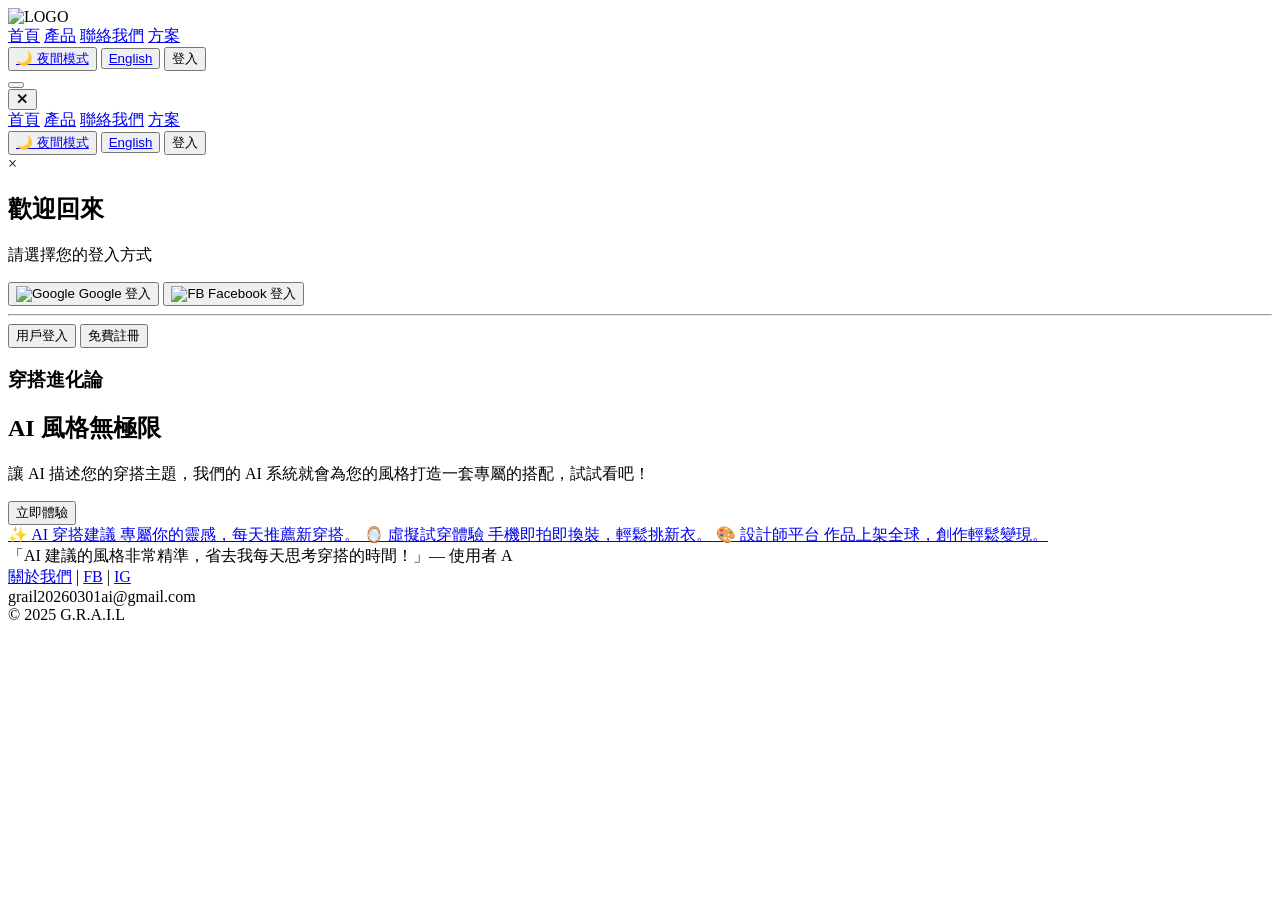
==== index.html @ d316d583 "Add files via upload" ====
<!DOCTYPE html>
<html lang="zh-TW">
<head>
    <meta charset="UTF-8">
    <meta name="viewport" content="width=device-width, initial-scale=1.0">
    <title>react app</title>
    <link rel="shortcut icon" href="images/銝餉矽.png">
    <link rel="stylesheet" href="css/index.css">
</head>
<body>

    <header>
        <div class="logo-nav">
            <div class="logo"><img src="images/銝餉矽.png" alt="LOGO"></div>
            <!-- 桌機版 nav -->
            <nav class="nav-links">
                <a href="#">首頁</a>
                <a href="#">產品</a>
                <a href="#contact">聯絡我們</a>
                <a href="html/plan.html">方案</a>
            </nav>
        </div>
        <div class="header-btns">
            <button class="icon-btn"><a href="html/dark-home.html">🌙 夜間模式</a></button>
            <button class="icon-btn"><a href="html/english-home.html">English</a></button>
            <button class="icon-btn open-modal-btn">登入</button>
        </div>

        <!-- 手機版漢堡按鈕 -->
        <button class="hamburger" id="hamburgerBtn" aria-label="開啟選單">
            <span></span><span></span><span></span>
        </button>
    </header>

    <!-- 手機版全螢幕選單 -->
    <div class="mobile-menu" id="mobileMenu">
        <button class="mobile-close" id="mobileClose">✕</button>
        <nav class="mobile-nav">
            <a href="#">首頁</a>
            <a href="#">產品</a>
            <a href="#contact">聯絡我們</a>
            <a href="html/plan.html">方案</a>
        </nav>
        <div class="mobile-btns">
            <button class="icon-btn"><a href="html/dark-home.html">🌙 夜間模式</a></button>
            <button class="icon-btn"><a href="html/english-home.html">English</a></button>
            <button id="openModal" class="icon-btn mobile-login-btn open-modal-btn">登入</button>
        </div>
    </div>

    
<div id="loginModal" class="modal-overlay">
  <div class="modal-content">
    <span class="close-btn">&times;</span>

    <div id="loginStep1">
      <h2>歡迎回來</h2>
      <p>請選擇您的登入方式</p>
      <div class="auth-buttons">
        <button class="auth-btn google-btn">
          <img src="images/google-logo.png" alt="Google">
          Google 登入
        </button>
        <button class="auth-btn fb-btn">
          <img src="images/fb-logo.png" alt="FB">
          Facebook 登入
        </button>
        <hr class="divider" data-content="或">
        <button class="auth-btn user-btn" id="toStep2">用戶登入</button>
        <button class="auth-btn register-btn">免費註冊</button>
      </div>
    </div>

    <div id="loginStep2" style="display: none;">
      <button id="backToStep1" class="back-link">← 返回選項</button>
      <h2>帳號登入</h2>
      <form id="emailLoginForm" class="login-form">
        <div class="input-group">
          <label>Email</label>
          <input type="email" placeholder="請輸入您的電子信箱" required>
        </div>
        <div class="input-group">
          <label>密碼</label>
          <input type="password" placeholder="請輸入密碼" required>
        </div>
        <button type="submit" class="submit-btn">登入</button>
      </form>
    </div>

  </div>
</div>

    <section class="hero">
        <h3>穿搭進化論</h3>
        <h1>AI 風格<span>無極限</span></h1>
        <p>讓 AI 描述您的穿搭主題，我們的 AI 系統就會為您的風格打造一套專屬的搭配，試試看吧！</p>
        <button class="cta-btn" onclick="scrollToMain()">立即體驗</button>   
    </section>

    <main id="main-content">
        <div class="feature-links">
            <a href="#" class="big-btn">
                <span class="btn-icon">✨</span>
                <span class="btn-title">AI 穿搭建議</span>
                <span class="btn-desc">專屬你的靈感，每天推薦新穿搭。</span>
            </a>
            <a href="#" class="big-btn">
                <span class="btn-icon">🪞</span>
                <span class="btn-title">虛擬試穿體驗</span>
                <span class="btn-desc">手機即拍即換裝，輕鬆挑新衣。</span>
            </a>
            <a href="#" class="big-btn">
                <span class="btn-icon">🎨</span>
                <span class="btn-title">設計師平台</span>
                <span class="btn-desc">作品上架全球，創作輕鬆變現。</span>
            </a>
        </div>

        <div class="testimonial-container">
            <div class="testimonial fade">「AI 建議的風格非常精準，省去我每天思考穿搭的時間！」— 使用者 A</div>
            <div class="testimonial fade">「虛擬試穿的效果非常真實，讓我在線上買衣服更有信心。」— 使用者 B</div>
            <div class="testimonial fade">「設計師平台讓我找到很多獨特的穿搭靈感，大推！」— 使用者 C</div>
        </div>
    </main>

    <footer id="contact">
        <div class="footer-top">
            <a href="#">關於我們</a>
            <span class="footer-divider">|</span>
            <a href="https://www.facebook.com/profile.php?id=61578842372553&ref=NONE_xav_ig_profile_page_web#">FB</a>
            <span class="footer-divider">|</span>
            <a href="https://www.instagram.com/g.r.a.i.l07/">IG</a>
        </div>
        <div class="footer-email">grail20260301ai@gmail.com</div>
        <div class="footer-copy">© 2025 G.R.A.I.L</div>
    </footer>

    <script>
        function scrollToMain() {
            document.getElementById('main-content').scrollIntoView({ behavior: 'smooth' });
        }

        // 漢堡選單
        const hamburgerBtn = document.getElementById('hamburgerBtn');
        const mobileMenu = document.getElementById('mobileMenu');
        const mobileClose = document.getElementById('mobileClose');

        hamburgerBtn.addEventListener('click', () => {
            mobileMenu.classList.add('open');
        });
        mobileClose.addEventListener('click', () => {
            mobileMenu.classList.remove('open');
        });

        mobileMenu.querySelectorAll('a, button').forEach(el => {
            el.addEventListener('click', () => {
                mobileMenu.classList.remove('open');
            });
        });

        // 評價跑馬燈
        let currentSlide = 0;
        const slides = document.querySelectorAll('.testimonial');
        function showSlides() {
            slides.forEach(slide => slide.style.display = "none");
            currentSlide++;
            if (currentSlide > slides.length) { currentSlide = 1 }
            slides[currentSlide - 1].style.display = "block";
            setTimeout(showSlides, 3000);
        }
        showSlides();

        // Modal
        const modal = document.getElementById('loginModal');
        const closeBtn = document.querySelector('.close-btn');
        const step1 = document.getElementById('loginStep1');
        const step2 = document.getElementById('loginStep2');
        const toStep2Btn = document.getElementById('toStep2');
        const backBtn = document.getElementById('backToStep1');
        let isLoggedIn = false;

        function openModal() {
            modal.style.display = 'flex';
        }

        function closeModal() {
            modal.style.display = 'none';
            setTimeout(() => {
                step1.style.display = 'block';
                step2.style.display = 'none';
            }, 300);
        }

        // 所有登入按鈕開啟 modal
        document.querySelectorAll('.open-modal-btn').forEach(btn => {
            btn.addEventListener('click', openModal);
        });

        // big-btn：未登入時攔截
        document.querySelectorAll('.big-btn').forEach(btn => {
            btn.addEventListener('click', (e) => {
                if (!isLoggedIn) {
                    e.preventDefault();
                    openModal();
                }
            });
        });

        // 用戶登入 → step2
        toStep2Btn.addEventListener('click', () => {
            step1.style.display = 'none';
            step2.style.display = 'block';
        });

        // 返回 → step1
        backBtn.addEventListener('click', () => {
            step2.style.display = 'none';
            step1.style.display = 'block';
        });

        // 關閉
        closeBtn.addEventListener('click', closeModal);

        window.addEventListener('click', (e) => {
            if (e.target === modal) closeModal();
        });
    </script>
</body>
</html>
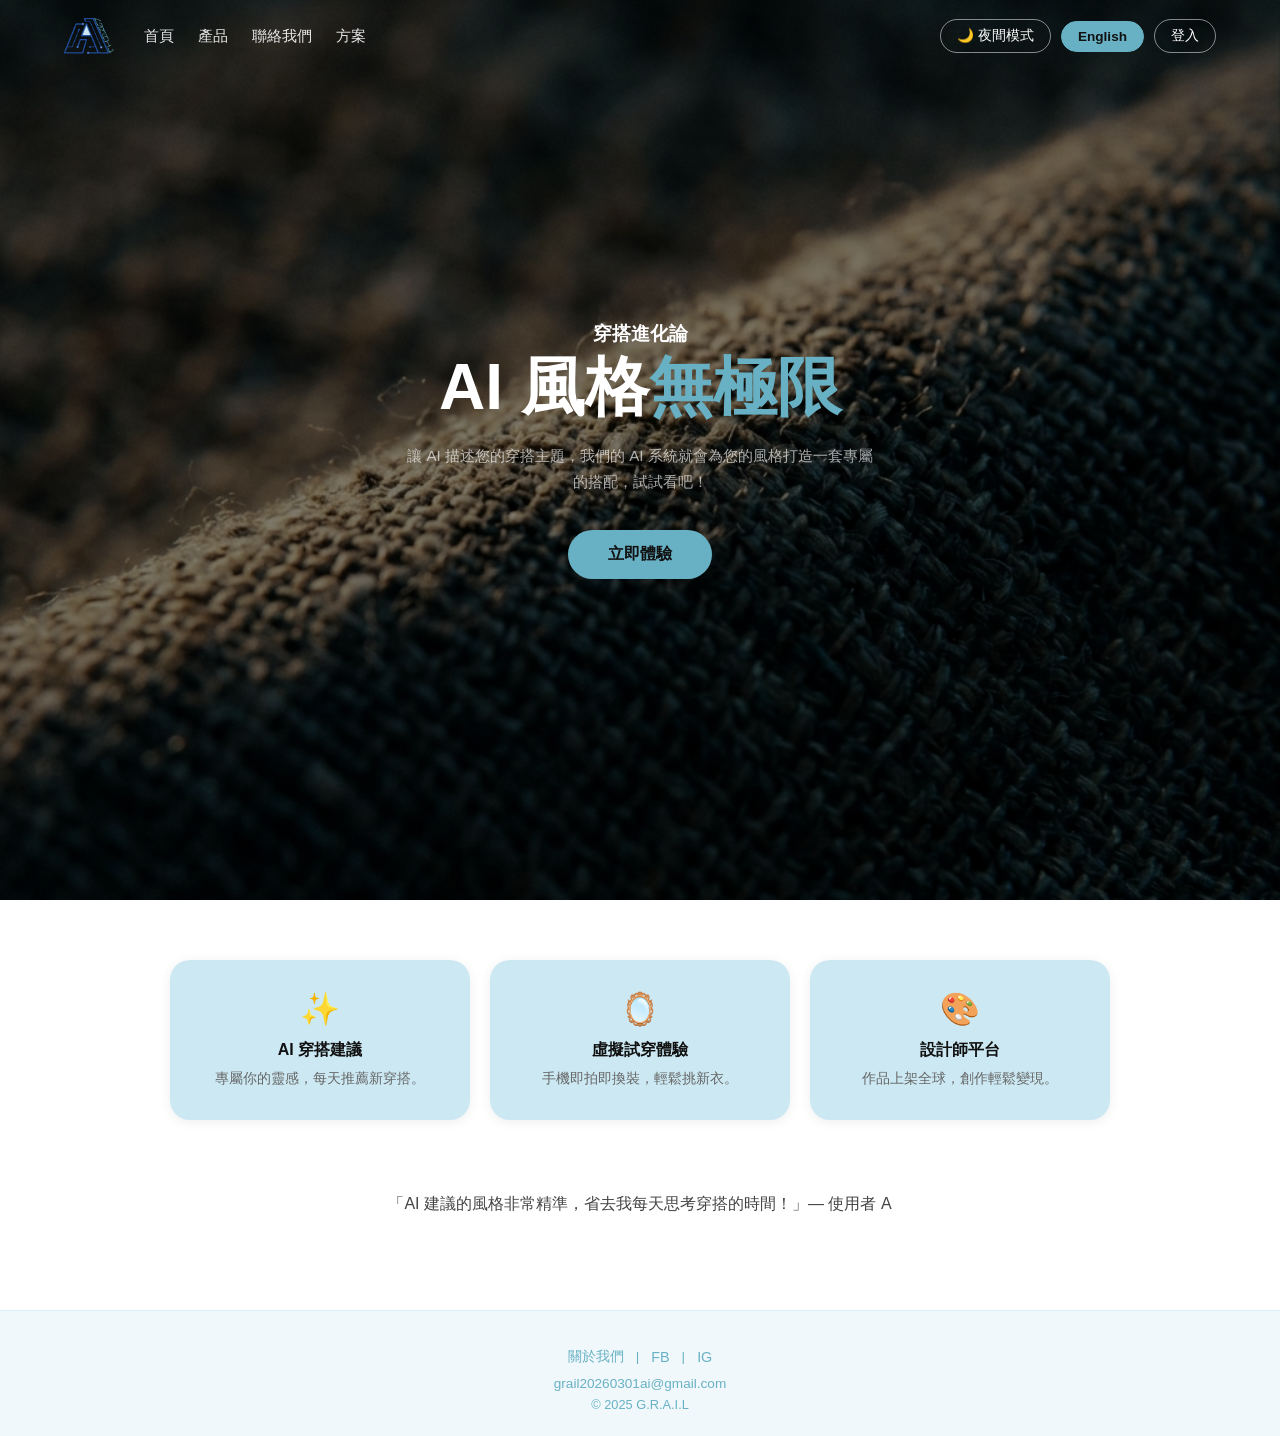
==== commit 9d2f8ac5: "Add files via upload" ====
--- a/index.html
+++ b/index.html
@@ -3,7 +3,18 @@
 <head>
     <meta charset="UTF-8">
     <meta name="viewport" content="width=device-width, initial-scale=1.0">
-    <title>react app</title>
+    <title>Grail Fit | AI 穿搭進化論 - 您的虛擬試穿與風格專屬管家</title>
+    <meta name="description" content="Grail Fit 穿搭進化論：讓 AI 為您打造專屬風格！輸入您的穿搭主題，體驗 AI 虛擬試穿，連結頂尖設計師平台，開啟您的時尚進化旅程。">
+    
+    <meta name="keywords" content="AI穿搭建議, 虛擬試穿體驗, 穿搭進化論, 設計師平台, 時尚AI, 專屬風格設計">
+
+    <meta property="og:title" content="Grail Fit | 開啟您的 AI 穿搭進化論">
+    <meta property="og:description" content="讓 AI 描述您的穿搭主題，為您打造一套專屬的搭配。立即體驗虛擬試穿與設計師平台！">
+    <meta property="og:type" content="website">
+    <meta property="og:url" content="https://grail.fit">
+    <meta property="og:image" content="https://grail.fit/assets/og-preview.jpg"> 
+
+    <meta name="theme-color" content="#000000">
     <link rel="shortcut icon" href="images/銝餉矽.png">
     <link rel="stylesheet" href="css/index.css">
 </head>
@@ -11,7 +22,7 @@
 
     <header>
         <div class="logo-nav">
-            <div class="logo"><img src="images/銝餉矽.png" alt="LOGO"></div>
+            <div class="logo"><img src="images/銝餉矽.png" alt="Grail Fit LOGO"></div>
             <!-- 桌機版 nav -->
             <nav class="nav-links">
                 <a href="#">首頁</a>
--- a/css/index.css
+++ b/css/index.css
@@ -0,0 +1,595 @@
+/* --- 基礎設定 --- */
+* {
+    margin: 0;
+    padding: 0;
+    box-sizing: border-box;
+    font-family: "Microsoft JhengHei", Arial, sans-serif;
+}
+
+body {
+    background-color: #111;
+    color: #fff;
+    overflow-x: hidden;
+}
+
+/* --- 導航欄：透明浮層，固定在頂部 --- */
+header {
+    display: flex;
+    justify-content: space-between;
+    align-items: center;
+    padding: 18px 5%;
+    background: transparent;
+    position: absolute;
+    top: 0;
+    left: 0;
+    width: 100%;
+    z-index: 1000;
+}
+
+/* logo + nav 靠左群組 */
+.logo-nav {
+    display: flex;
+    align-items: center;
+    gap: 28px;
+}
+
+.logo img {
+    height: 36px;
+    width: auto;
+    display: block;
+}
+
+.nav-links {
+    display: flex;
+    gap: 24px;
+    align-items: center;
+}
+
+.nav-links a {
+    color: #fff;
+    text-decoration: none;
+    font-size: 0.95rem;
+    opacity: 0.9;
+    transition: opacity 0.2s;
+}
+
+.nav-links a:hover {
+    opacity: 1;
+}
+
+.header-btns {
+    display: flex;
+    gap: 10px;
+    align-items: center;
+}
+
+.icon-btn {
+    background: transparent;
+    border: 1.5px solid rgba(255,255,255,0.5);
+    color: #fff;
+    padding: 7px 16px;
+    border-radius: 20px;
+    cursor: pointer;
+    font-size: 0.85rem;
+    transition: background 0.2s, border-color 0.2s;
+}
+
+.icon-btn:hover {
+    background: rgba(255,255,255,0.15);
+    border-color: #fff;
+}
+
+.icon-btn a {
+    color: inherit;
+    text-decoration: none;
+}
+
+.icon-btn a:active {
+    color: #888;
+}
+
+/* 第一個按鈕（夜間模式） */
+.icon-btn:nth-child(2) {
+    background: #68b1c4;
+    border-color: #68b1c4;
+    color: #111;
+    font-weight: bold;
+}
+
+.icon-btn:nth-child(2):hover {
+    background: #68b1c4;
+}
+
+/* 登入按鈕 */
+.login-btn {
+    background: transparent !important;
+    border-color: rgba(255,255,255,0.5) !important;
+    color: #fff !important;
+    font-weight: normal !important;
+}
+
+/* 登入視窗 */
+/* 彈窗背景遮罩 */
+.modal-overlay {
+  display: none; /* 預設隱藏 */
+  position: fixed;
+  top: 0;
+  left: 0;
+  width: 100%;
+  height: 100%;
+  background: rgba(0, 0, 0, 0.6);
+  backdrop-filter: blur(5px); /* 毛玻璃效果 */
+  z-index: 1000;
+  justify-content: center;
+  align-items: center;
+}
+
+/* 彈窗內容盒 */
+.modal-content {
+  background: white;
+  padding: 30px;
+  border-radius: 16px;
+  width: 90%;
+  max-width: 380px;
+  position: relative;
+  text-align: center;
+  box-shadow: 0 10px 25px rgba(0,0,0,0.2);
+  animation: fadeIn 0.3s ease-out;
+}
+
+/* 關閉按鈕 */
+.close-btn {
+  position: absolute;
+  top: 15px;
+  right: 20px;
+  font-size: 24px;
+  cursor: pointer;
+  color: #888;
+}
+
+/* 按鈕清單容器 */
+.auth-buttons {
+  display: flex;
+  flex-direction: column;
+  gap: 12px;
+  margin-top: 20px;
+}
+
+/* 通用按鈕樣式 */
+.auth-btn {
+  display: flex;
+  align-items: center;
+  justify-content: center;
+  padding: 12px;
+  border: 1px solid #ddd;
+  border-radius: 8px;
+  background: white;
+  font-size: 16px;
+  font-weight: 500;
+  cursor: pointer;
+  transition: 0.2s;
+}
+
+.auth-btn img {
+  width: 20px;
+  margin-right: 10px;
+}
+
+.auth-btn:hover {
+  background: #f8f8f8;
+}
+
+/* 特定按鈕顏色 */
+.user-btn { background: #333; color: white; border: none; }
+.user-btn:hover { background: #000; }
+
+.register-btn { color: #007bff; border-color: #007bff; }
+.register-btn:hover { background: #f0f7ff; }
+
+/* 分隔線 */
+.divider {
+  margin: 20px 0;
+  border: 0;
+  border-top: 1px solid #eee;
+  overflow: visible;
+  text-align: center;
+}
+.divider::after {
+  content: "或";
+  background: white;
+  padding: 0 10px;
+  position: relative;
+  top: -12px;
+  color: #999;
+  font-size: 14px;
+}
+
+/* 出現動畫 */
+@keyframes fadeIn {
+  from { opacity: 0; transform: translateY(-20px); }
+  to { opacity: 1; transform: translateY(0); }
+}
+
+/* 第二階段登入樣式 */
+.back-link {
+  background: none;
+  border: none;
+  color: #666;
+  font-size: 14px;
+  cursor: pointer;
+  position: absolute;
+  top: 30px;
+  left: 20px;
+}
+
+.login-form {
+  margin-top: 20px;
+  text-align: left;
+}
+
+.input-group {
+  margin-bottom: 15px;
+}
+
+.input-group label {
+  display: block;
+  font-size: 14px;
+  margin-bottom: 5px;
+  color: #333;
+}
+
+.input-group input {
+  width: 100%;
+  padding: 12px;
+  border: 1px solid #ddd;
+  border-radius: 8px;
+  box-sizing: border-box; /* 確保寬度包含 padding */
+}
+
+/* 發送按鈕 */
+.submit-btn {
+  width: 100%;
+  padding: 12px;
+  background-color: #007bff;
+  color: white;
+  border: none;
+  border-radius: 8px;
+  font-size: 16px;
+  font-weight: bold;
+  cursor: pointer;
+  transition: 0.3s;
+  margin-top: 10px;
+}
+
+.submit-btn:hover {
+  background-color: #0056b3;
+}
+
+/* --- Hero Section：全螢幕暗色背景 --- */
+.hero {
+    position: relative;
+    width: 100%;
+    height: 100vh;
+    min-height: 500px;
+    display: flex;
+    flex-direction: column;
+    justify-content: center;
+    align-items: center;
+    text-align: center;
+    padding: 0 20px;
+
+    /* 模擬圖一的暗色人物背景 */
+    background: linear-gradient(
+        to bottom right,
+        rgba(20, 20, 20, 0.85),
+        rgba(50, 50, 60, 0.7)
+    ), linear-gradient(135deg, #2c2c3e 0%, #1a1a2e 50%, #16213e 100%);
+    background-size: cover;
+    background-position: center;
+}
+
+
+.hero {
+    background-image: linear-gradient(rgba(0,0,0,0.5), rgba(0,0,0,0.5)),
+                      url('../images/background.png');
+    background-size: cover;
+    background-position: center;
+}
+*/
+
+.hero h3 {
+    font-size: 1rem;
+    font-weight: 400;
+    color: rgba(255,255,255,0.75);
+    margin-bottom: 16px;
+    letter-spacing: 2px;
+}
+
+.hero h1 {
+    font-size: clamp(2.2rem, 7vw, 4rem);
+    font-weight: 700;
+    color: #fff;
+    line-height: 1.25;
+    margin-bottom: 16px;
+}
+
+/* 圖一標題中的強調色文字 */
+.hero h1 span {
+    color: #68b1c4;
+}
+
+.hero p {
+    font-size: 0.95rem;
+    color: rgba(255,255,255,0.65);
+    max-width: 480px;
+    line-height: 1.7;
+    margin-bottom: 36px;
+}
+
+/* CTA 按鈕：「立即使用」 */
+.cta-btn {
+    background: #68b1c4;
+    color: #111;
+    border: none;
+    padding: 14px 40px;
+    border-radius: 30px;
+    font-size: 1rem;
+    font-weight: bold;
+    cursor: pointer;
+    transition: background 0.2s, transform 0.2s;
+}
+
+.cta-btn:hover {
+    background: #68b1c4;
+    transform: translateY(-2px);
+}
+
+
+/* --- Main 內容區 --- */
+main {
+    background: #ffffff;
+    color: #111;
+    padding: 60px 5%;
+}
+
+/* --- 大型連結按鈕區域 --- */
+.feature-links {
+    display: flex;
+    justify-content: center;
+    gap: 20px;
+    margin-bottom: 50px;
+    flex-wrap: wrap;
+}
+
+.big-btn {
+    flex: 1;
+    min-width: 200px;
+    max-width: 300px;
+    min-height: 160px;
+    background: #CCE9F3;
+    border: none;
+    border-radius: 20px;
+    display: flex;
+    flex-direction: column;
+    align-items: center;
+    justify-content: center;
+    text-decoration: none;
+    color: #333;
+    padding: 28px 20px;
+    text-align: center;
+    box-shadow: 0 2px 12px rgba(0,0,0,0.07);
+    transition: transform 0.25s, box-shadow 0.25s;
+}
+
+.big-btn:hover {
+    transform: translateY(-6px);
+    box-shadow: 0 12px 32px rgba(0,0,0,0.15);
+}
+
+.btn-icon {
+    font-size: 2rem;
+    margin-bottom: 12px;
+    display: block;
+}
+
+.btn-title {
+    font-size: 1rem;
+    font-weight: 700;
+    color: #111;
+    margin-bottom: 8px;
+    display: block;
+}
+
+.btn-desc {
+    font-size: 0.85rem;
+    color: #666;
+    line-height: 1.5;
+    display: block;
+}
+
+/* --- 評價區 --- */
+.testimonial-container {
+    text-align: center;
+    min-height: 80px;
+    padding: 20px 0;
+    color: #444;
+    font-size: 1rem;
+    line-height: 1.7;
+}
+
+/* --- Footer --- */
+footer {
+    background: #f0f8fb;
+    padding: 36px 5% 24px;
+    text-align: center;
+    border-top: 1px solid #d6eef5;
+}
+
+.footer-top {
+    display: flex;
+    justify-content: center;
+    align-items: center;
+    gap: 12px;
+    margin-bottom: 10px;
+}
+
+.footer-top a {
+    color: #68b1c4;
+    text-decoration: none;
+    font-size: 0.9rem;
+    transition: color 0.2s;
+}
+
+.footer-top a:hover {
+    color: #2350A2;
+}
+
+.footer-divider {
+    color: #68b1c4;
+    font-size: 0.85rem;
+}
+
+.footer-email {
+    font-size: 0.85rem;
+    color: #68b1c4;
+    margin-bottom: 6px;
+}
+
+.footer-copy {
+    font-size: 0.8rem;
+    color: #68b1c4;
+}
+
+/* --- 漢堡按鈕（手機版才顯示） --- */
+.hamburger {
+    display: none;
+    flex-direction: column;
+    justify-content: center;
+    gap: 5px;
+    background: transparent;
+    border: none;
+    cursor: pointer;
+    padding: 4px;
+    margin-left: auto;
+    z-index: 1001;
+}
+
+.hamburger span {
+    display: block;
+    width: 26px;
+    height: 2.5px;
+    background: #fff;
+    border-radius: 2px;
+}
+
+/* --- 手機版全螢幕選單 --- */
+.mobile-menu {
+    display: none;
+    position: fixed;
+    inset: 0;
+    background: rgba(255,255,255,0.97);
+    z-index: 2000;
+    flex-direction: column;
+    align-items: center;
+    justify-content: center;
+    gap: 0;
+}
+
+.mobile-menu.open {
+    display: flex;
+}
+
+.mobile-close {
+    position: absolute;
+    top: 20px;
+    right: 24px;
+    background: transparent;
+    border: none;
+    font-size: 1rem;
+    color: #111;
+    cursor: pointer;
+    font-weight: 500;
+}
+
+.mobile-nav {
+    display: flex;
+    flex-direction: column;
+    align-items: center;
+    width: 100%;
+}
+
+.mobile-nav a {
+    display: block;
+    width: 100%;
+    text-align: center;
+    padding: 22px 0;
+    font-size: 1.4rem;
+    font-weight: 600;
+    color: #111;
+    text-decoration: none;
+    border-bottom: 1px solid #e0e0e0;
+}
+
+.mobile-nav a:first-child {
+    border-top: 1px solid #e0e0e0;
+}
+
+.mobile-btns {
+    display: flex;
+    flex-direction: column;
+    align-items: center;
+    gap: 14px;
+    margin-top: 30px;
+    width: 70%;
+}
+
+.mobile-btns .icon-btn {
+    width: 100%;
+    padding: 12px 0;
+    border-radius: 30px;
+    font-size: 1rem;
+    border: 1.5px solid #111;
+    color: #111;
+    background: transparent;
+}
+
+.mobile-login-btn {
+    background: #111 !important;
+    color: #fff !important;
+}
+
+/* --- 響應式 --- */
+@media (max-width: 768px) {
+    .nav-links,
+    .header-btns {
+        display: none;
+    }
+
+    .hamburger {
+        display: flex;
+    }
+
+    header {
+        background: rgba(0,0,0,0.3);
+        padding: 16px 5%;
+    }
+
+    .feature-links {
+        flex-direction: column;
+        align-items: center;
+    }
+
+    .big-btn {
+        width: 100%;
+        max-width: 100%;
+    }
+}
+
+@media (max-width: 480px) {
+    .hero h1 {
+        font-size: 2rem;
+    }
+    .hero h3 {
+        font-size: 0.9rem;
+    }
+}
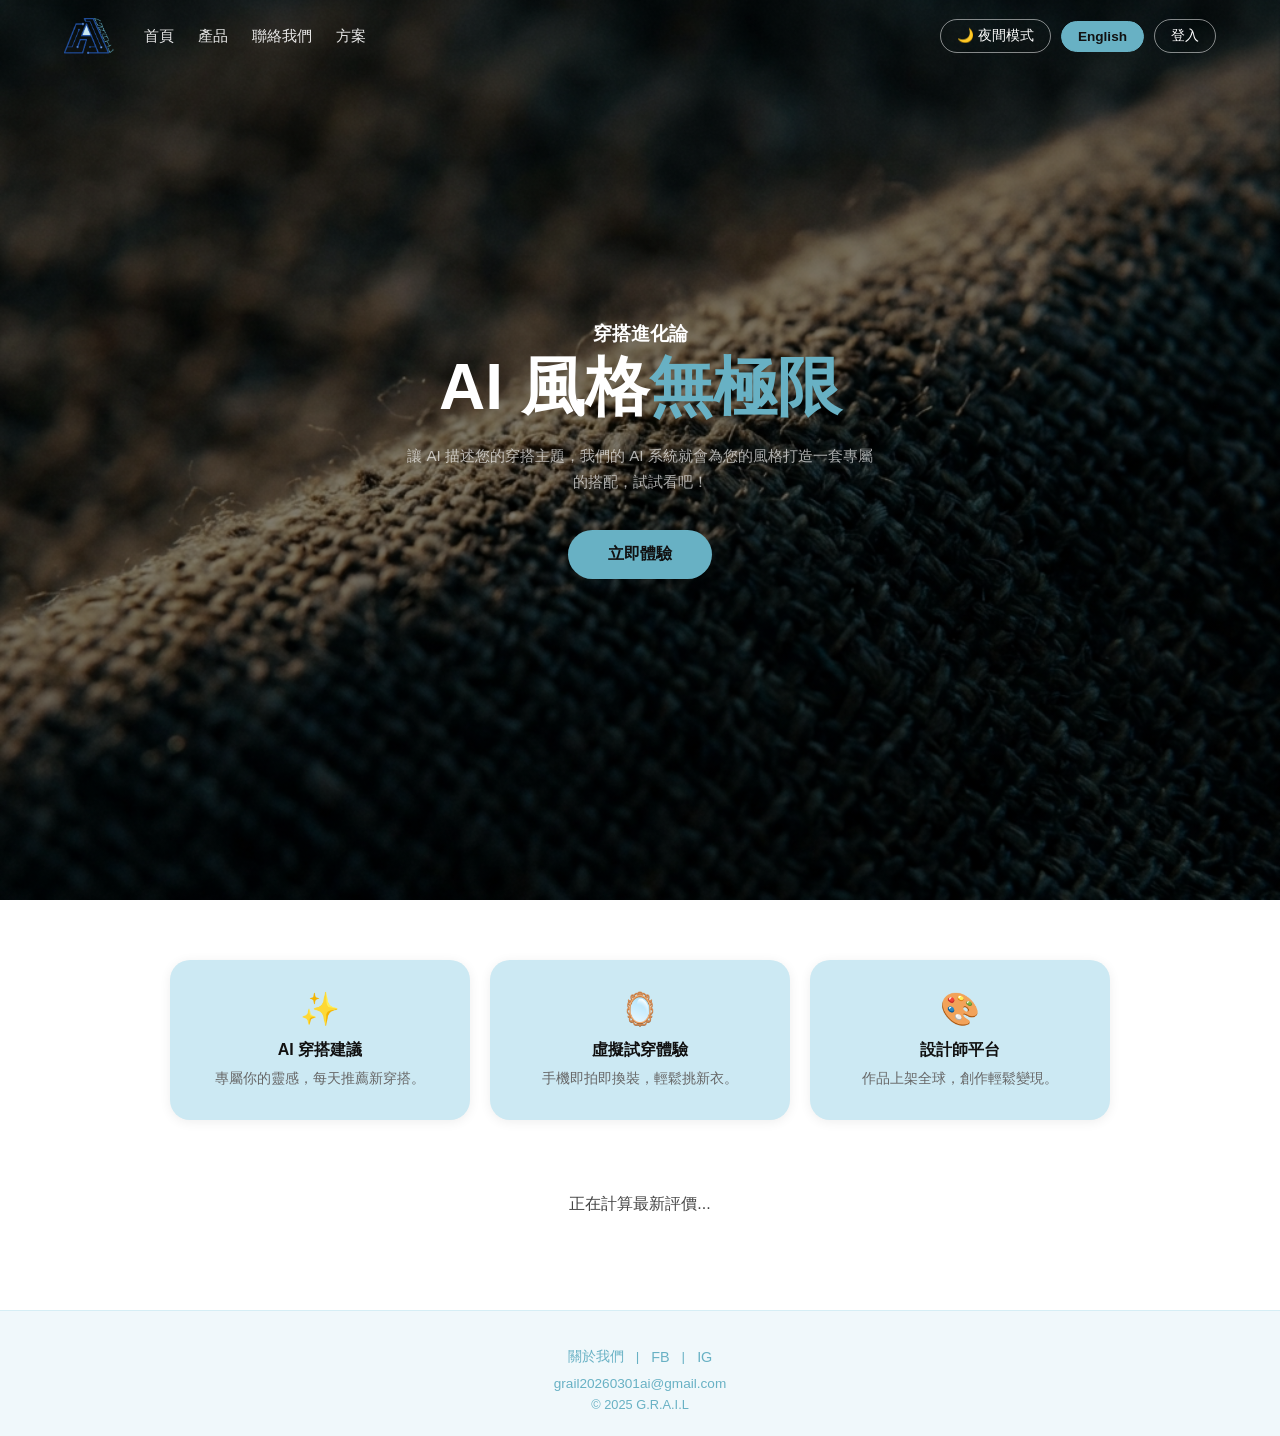
==== commit 657e5314: "Add files via upload" ====
--- a/index.html
+++ b/index.html
@@ -128,9 +128,7 @@
         </div>
 
         <div class="testimonial-container">
-            <div class="testimonial fade">「AI 建議的風格非常精準，省去我每天思考穿搭的時間！」— 使用者 A</div>
-            <div class="testimonial fade">「虛擬試穿的效果非常真實，讓我在線上買衣服更有信心。」— 使用者 B</div>
-            <div class="testimonial fade">「設計師平台讓我找到很多獨特的穿搭靈感，大推！」— 使用者 C</div>
+            <div id="ai-testimonial" class="testimonial fade">正在計算最新評價...</div>
         </div>
     </main>
 
@@ -169,7 +167,7 @@
             });
         });
 
-        // 評價跑馬燈
+       // 評價跑馬燈
         let currentSlide = 0;
         const slides = document.querySelectorAll('.testimonial');
         function showSlides() {
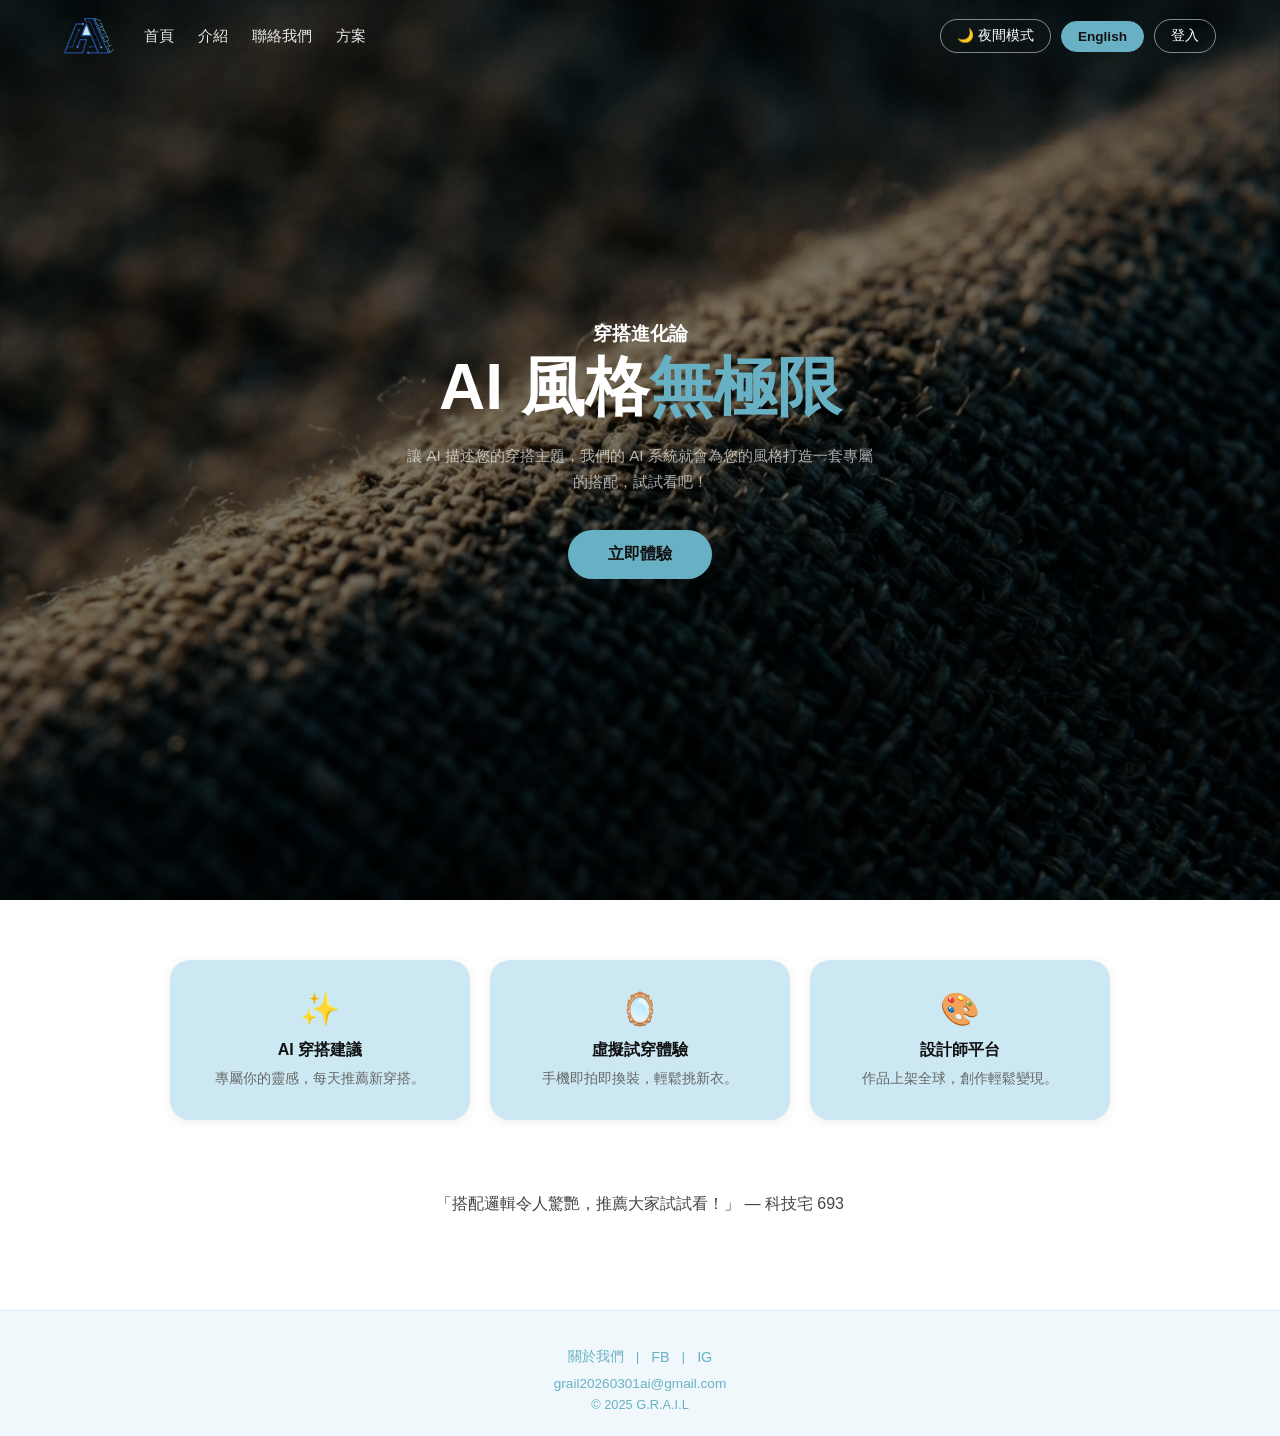
==== commit c53d04e3: "Add files via upload" ====
--- a/index.html
+++ b/index.html
@@ -15,7 +15,7 @@
     <meta property="og:image" content="https://grail.fit/assets/og-preview.jpg"> 
 
     <meta name="theme-color" content="#000000">
-    <link rel="shortcut icon" href="images/銝餉矽.png">
+    <link rel="icon" type="image/png" href="images/logo.png">
     <link rel="stylesheet" href="css/index.css">
 </head>
 <body>
@@ -26,7 +26,7 @@
             <!-- 桌機版 nav -->
             <nav class="nav-links">
                 <a href="#">首頁</a>
-                <a href="#">產品</a>
+                <a href="html/about.html">介紹</a>
                 <a href="#contact">聯絡我們</a>
                 <a href="html/plan.html">方案</a>
             </nav>
@@ -48,7 +48,7 @@
         <button class="mobile-close" id="mobileClose">✕</button>
         <nav class="mobile-nav">
             <a href="#">首頁</a>
-            <a href="#">產品</a>
+            <a href="html/about.html">介紹</a>
             <a href="#contact">聯絡我們</a>
             <a href="html/plan.html">方案</a>
         </nav>
@@ -128,13 +128,13 @@
         </div>
 
         <div class="testimonial-container">
-            <div id="ai-testimonial" class="testimonial fade">正在計算最新評價...</div>
+                <div id="ai-testimonial" class="show">正在讀取評論...</div>
         </div>
     </main>
 
     <footer id="contact">
         <div class="footer-top">
-            <a href="#">關於我們</a>
+            <a href="html/about.html">關於我們</a>
             <span class="footer-divider">|</span>
             <a href="https://www.facebook.com/profile.php?id=61578842372553&ref=NONE_xav_ig_profile_page_web#">FB</a>
             <span class="footer-divider">|</span>
@@ -143,96 +143,8 @@
         <div class="footer-email">grail20260301ai@gmail.com</div>
         <div class="footer-copy">© 2025 G.R.A.I.L</div>
     </footer>
-
-    <script>
-        function scrollToMain() {
-            document.getElementById('main-content').scrollIntoView({ behavior: 'smooth' });
-        }
-
-        // 漢堡選單
-        const hamburgerBtn = document.getElementById('hamburgerBtn');
-        const mobileMenu = document.getElementById('mobileMenu');
-        const mobileClose = document.getElementById('mobileClose');
-
-        hamburgerBtn.addEventListener('click', () => {
-            mobileMenu.classList.add('open');
-        });
-        mobileClose.addEventListener('click', () => {
-            mobileMenu.classList.remove('open');
-        });
-
-        mobileMenu.querySelectorAll('a, button').forEach(el => {
-            el.addEventListener('click', () => {
-                mobileMenu.classList.remove('open');
-            });
-        });
-
-       // 評價跑馬燈
-        let currentSlide = 0;
-        const slides = document.querySelectorAll('.testimonial');
-        function showSlides() {
-            slides.forEach(slide => slide.style.display = "none");
-            currentSlide++;
-            if (currentSlide > slides.length) { currentSlide = 1 }
-            slides[currentSlide - 1].style.display = "block";
-            setTimeout(showSlides, 3000);
-        }
-        showSlides();
-
-        // Modal
-        const modal = document.getElementById('loginModal');
-        const closeBtn = document.querySelector('.close-btn');
-        const step1 = document.getElementById('loginStep1');
-        const step2 = document.getElementById('loginStep2');
-        const toStep2Btn = document.getElementById('toStep2');
-        const backBtn = document.getElementById('backToStep1');
-        let isLoggedIn = false;
-
-        function openModal() {
-            modal.style.display = 'flex';
-        }
-
-        function closeModal() {
-            modal.style.display = 'none';
-            setTimeout(() => {
-                step1.style.display = 'block';
-                step2.style.display = 'none';
-            }, 300);
-        }
-
-        // 所有登入按鈕開啟 modal
-        document.querySelectorAll('.open-modal-btn').forEach(btn => {
-            btn.addEventListener('click', openModal);
-        });
-
-        // big-btn：未登入時攔截
-        document.querySelectorAll('.big-btn').forEach(btn => {
-            btn.addEventListener('click', (e) => {
-                if (!isLoggedIn) {
-                    e.preventDefault();
-                    openModal();
-                }
-            });
-        });
-
-        // 用戶登入 → step2
-        toStep2Btn.addEventListener('click', () => {
-            step1.style.display = 'none';
-            step2.style.display = 'block';
-        });
-
-        // 返回 → step1
-        backBtn.addEventListener('click', () => {
-            step2.style.display = 'none';
-            step1.style.display = 'block';
-        });
-
-        // 關閉
-        closeBtn.addEventListener('click', closeModal);
-
-        window.addEventListener('click', (e) => {
-            if (e.target === modal) closeModal();
-        });
-    </script>
+    
+    <script src="js/index.js"></script>
+    
 </body>
 </html>
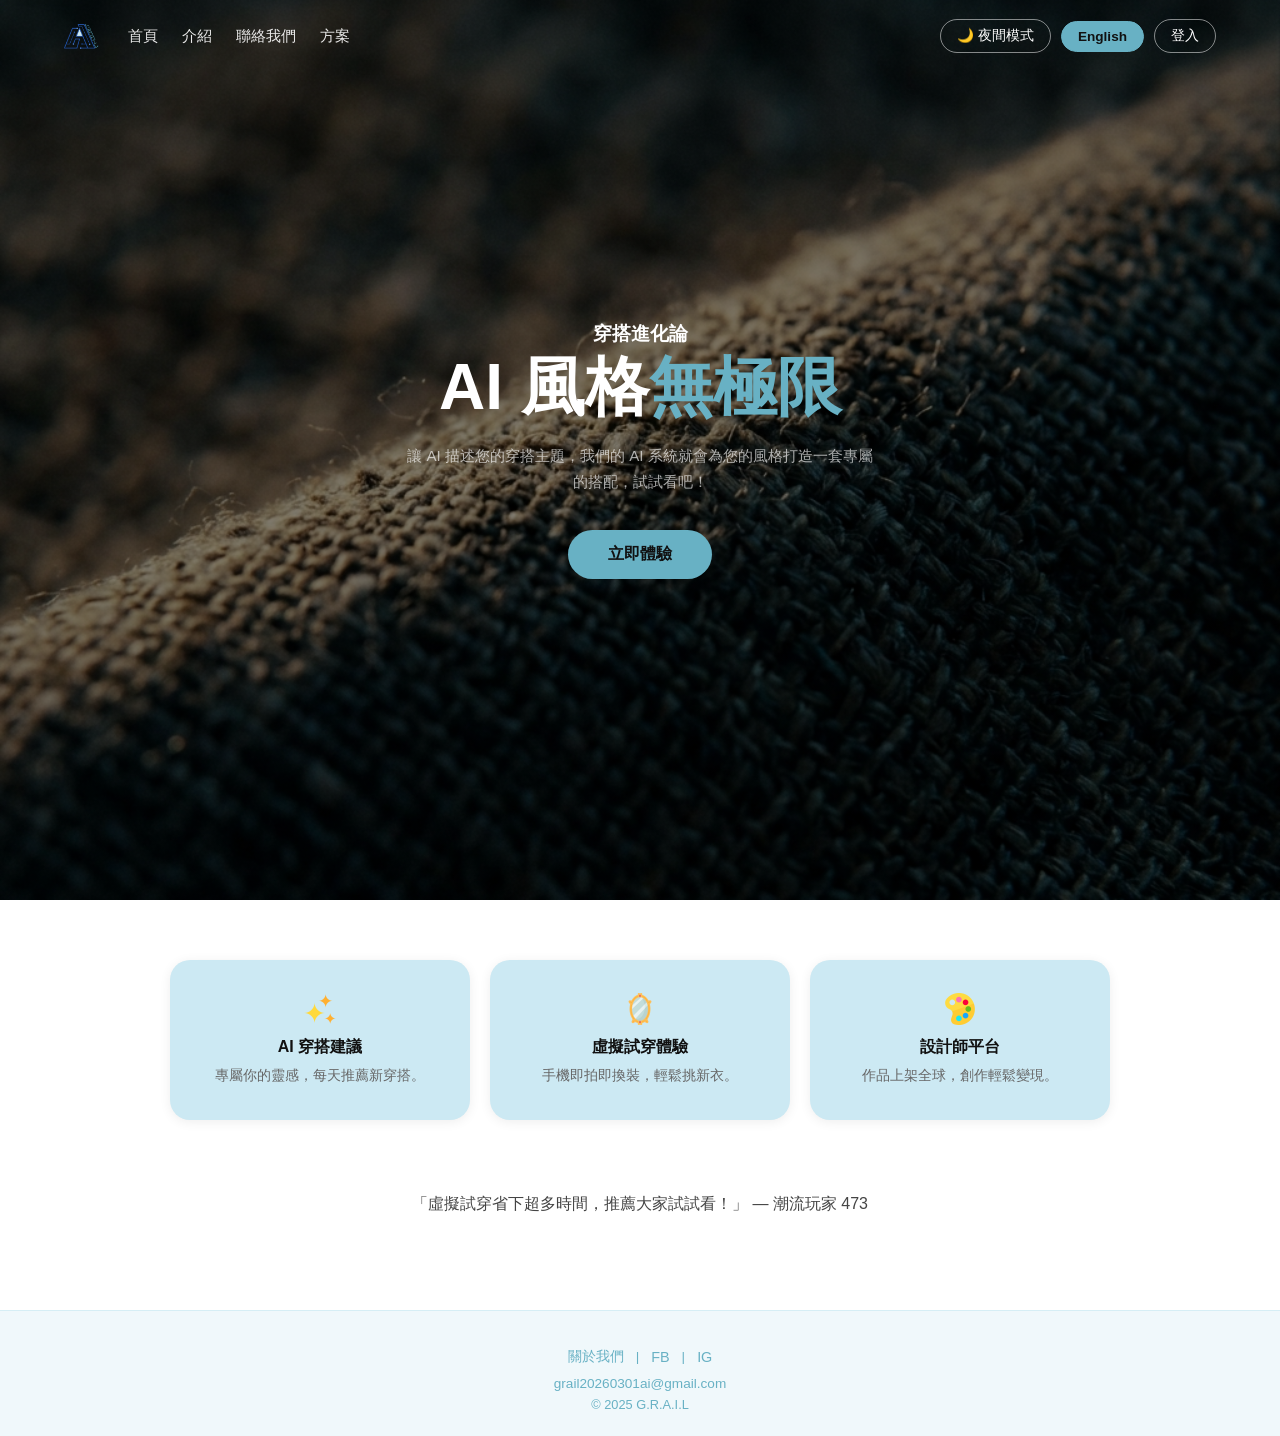
==== commit 0a661485: "Add files via upload" ====
--- a/index.html
+++ b/index.html
@@ -22,7 +22,7 @@
 
     <header>
         <div class="logo-nav">
-            <div class="logo"><img src="images/銝餉矽.png" alt="Grail Fit LOGO"></div>
+            <div class="logo"><img src="images/logo.png" alt="Grail Fit LOGO"></div>
             <!-- 桌機版 nav -->
             <nav class="nav-links">
                 <a href="#">首頁</a>
@@ -111,17 +111,17 @@
     <main id="main-content">
         <div class="feature-links">
             <a href="#" class="big-btn">
-                <span class="btn-icon">✨</span>
+                <img src="images/star.png" class="btn-icon" alt="star">
                 <span class="btn-title">AI 穿搭建議</span>
                 <span class="btn-desc">專屬你的靈感，每天推薦新穿搭。</span>
             </a>
             <a href="#" class="big-btn">
-                <span class="btn-icon">🪞</span>
+                <img src="images/mirror.png" class="btn-icon" alt="mirror">
                 <span class="btn-title">虛擬試穿體驗</span>
                 <span class="btn-desc">手機即拍即換裝，輕鬆挑新衣。</span>
             </a>
             <a href="#" class="big-btn">
-                <span class="btn-icon">🎨</span>
+                <img src="images/palette.png" class="btn-icon" alt="palette">
                 <span class="btn-title">設計師平台</span>
                 <span class="btn-desc">作品上架全球，創作輕鬆變現。</span>
             </a>
--- a/css/index.css
+++ b/css/index.css
@@ -386,10 +386,13 @@
     box-shadow: 0 12px 32px rgba(0,0,0,0.15);
 }
 
-.btn-icon {
-    font-size: 2rem;
-    margin-bottom: 12px;
+.btn-icon img,
+img.btn-icon {
+    width: 2rem;
+    height: 2rem;
+    object-fit: contain;
     display: block;
+    margin: 0 auto 12px;
 }
 
 .btn-title {
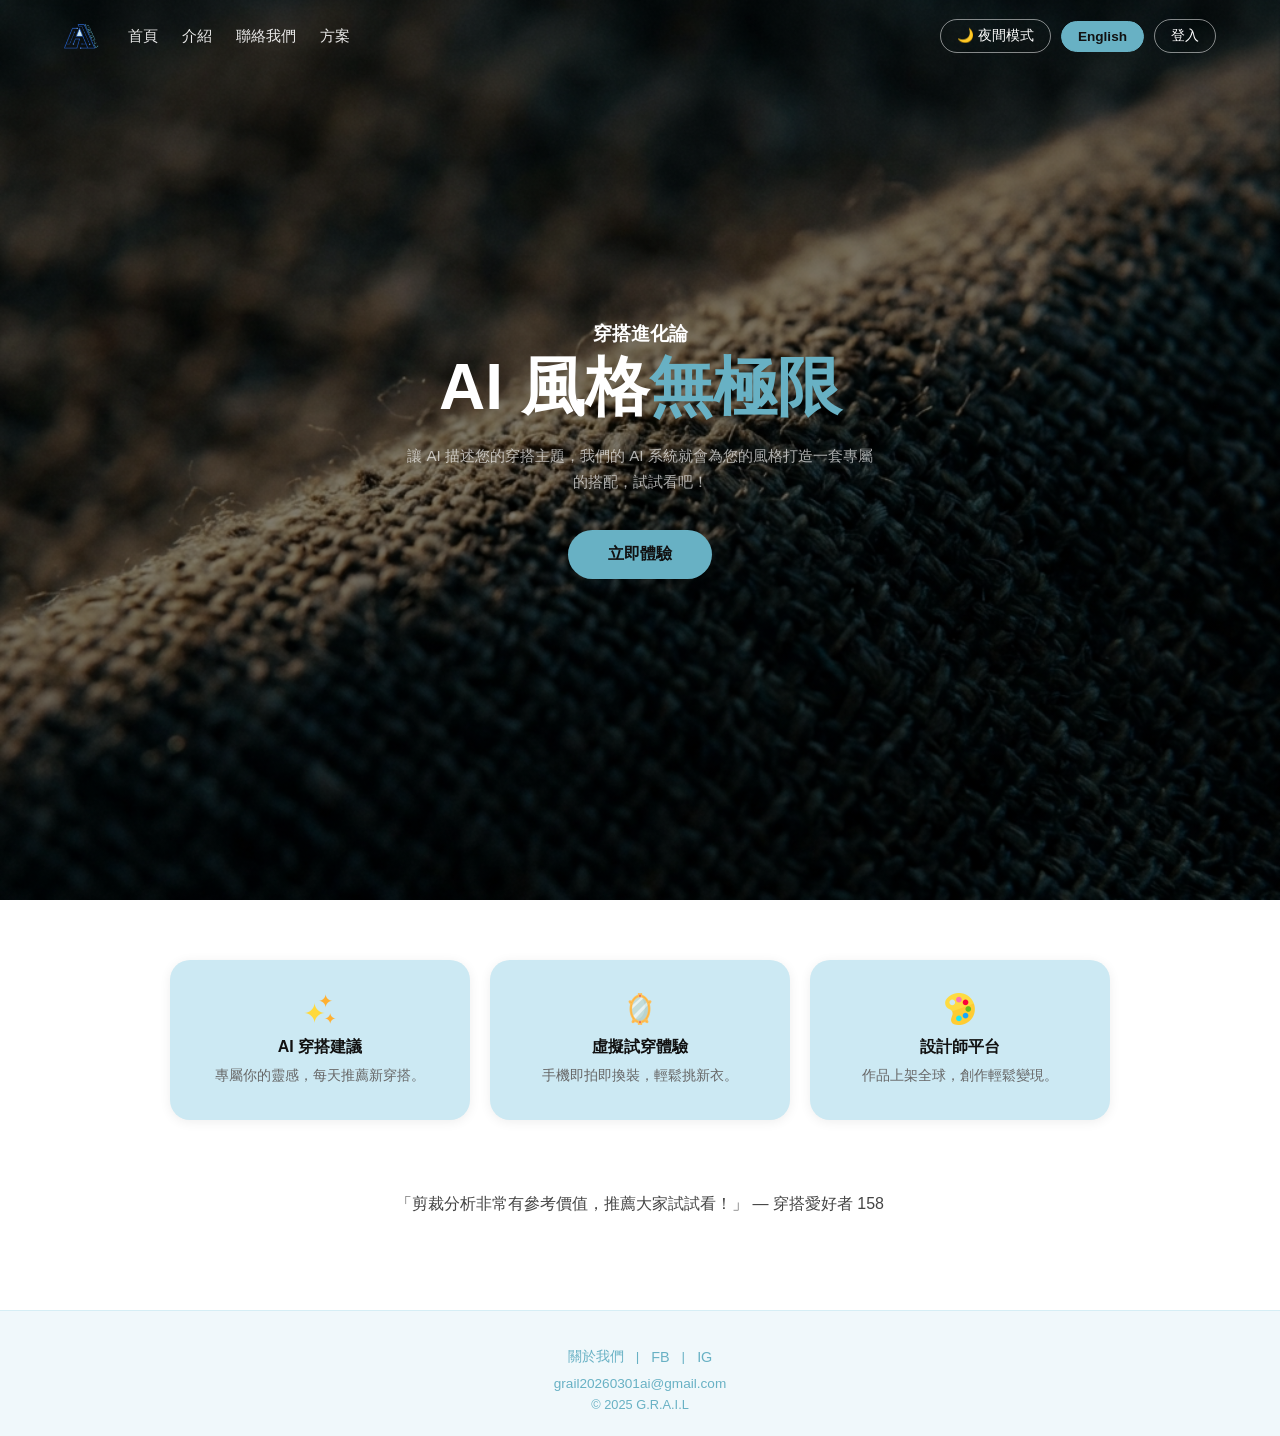
==== commit 6d1ab942: "Add files via upload" ====
--- a/index.html
+++ b/index.html
@@ -32,8 +32,8 @@
             </nav>
         </div>
         <div class="header-btns">
-            <button class="icon-btn"><a href="html/dark-home.html">🌙 夜間模式</a></button>
-            <button class="icon-btn"><a href="html/english-home.html">English</a></button>
+            <a href="html/dark-home.html" class="icon-btn">🌙 夜間模式</a>
+            <a href="html/english-home.html" class="icon-btn icon-btn-green">English</a>
             <button class="icon-btn open-modal-btn">登入</button>
         </div>
 
@@ -53,8 +53,8 @@
             <a href="html/plan.html">方案</a>
         </nav>
         <div class="mobile-btns">
-            <button class="icon-btn"><a href="html/dark-home.html">🌙 夜間模式</a></button>
-            <button class="icon-btn"><a href="html/english-home.html">English</a></button>
+            <a href="html/dark-home.html" class="icon-btn">🌙 夜間模式</a>
+            <a href="html/english-home.html" class="icon-btn icon-btn-green">English</a>
             <button id="openModal" class="icon-btn mobile-login-btn open-modal-btn">登入</button>
         </div>
     </div>
--- a/css/index.css
+++ b/css/index.css
@@ -72,6 +72,10 @@
     cursor: pointer;
     font-size: 0.85rem;
     transition: background 0.2s, border-color 0.2s;
+    text-decoration: none;
+    display: inline-flex;
+    align-items: center;
+    justify-content: center;
 }
 
 .icon-btn:hover {
@@ -79,24 +83,19 @@
     border-color: #fff;
 }
 
-.icon-btn a {
-    color: inherit;
-    text-decoration: none;
-}
-
-.icon-btn a:active {
-    color: #888;
-}
+
 
 /* 第一個按鈕（夜間模式） */
-.icon-btn:nth-child(2) {
+.icon-btn:nth-child(2),
+.icon-btn-green {
     background: #68b1c4;
     border-color: #68b1c4;
     color: #111;
     font-weight: bold;
 }
 
-.icon-btn:nth-child(2):hover {
+.icon-btn:nth-child(2):hover,
+.icon-btn-green:hover {
     background: #68b1c4;
 }
 
